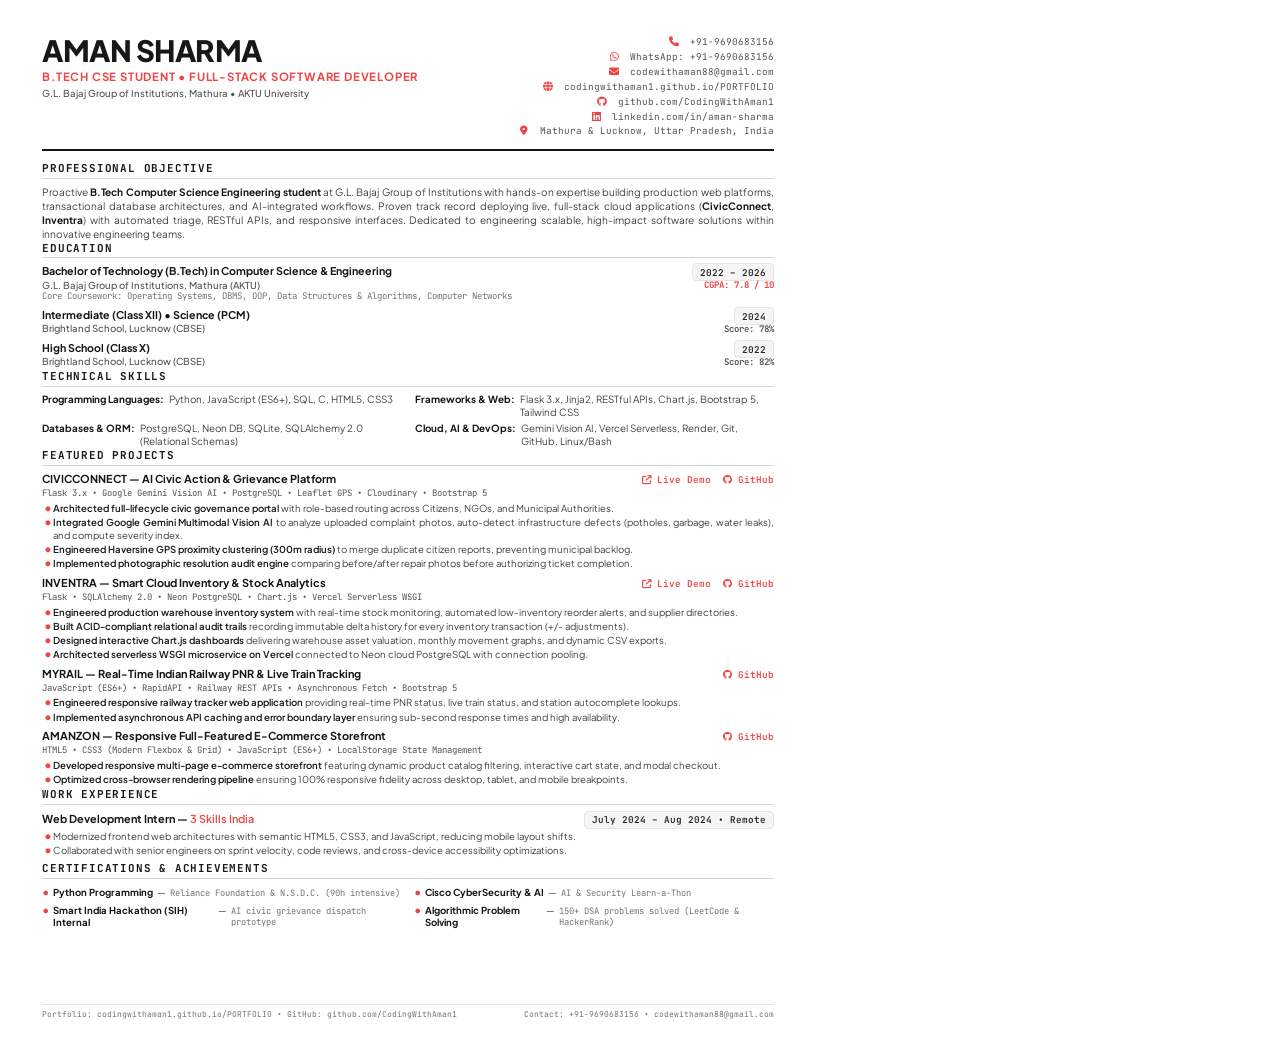
==== resume_source.html @ acadd815 "feat(resume): redesign resume in clean high-contrast developer style with crimson accents" ====
<!DOCTYPE html>
<html lang="en">
<head>
<meta charset="UTF-8">
<title>Aman Sharma - Resume</title>
<link rel="preconnect" href="https://fonts.googleapis.com">
<link rel="preconnect" href="https://fonts.gstatic.com" crossorigin>
<link href="https://fonts.googleapis.com/css2?family=JetBrains+Mono:wght@400;500;600;700&family=Plus+Jakarta+Sans:wght@400;500;600;700;800&display=swap" rel="stylesheet">
<link rel="stylesheet" href="https://cdnjs.cloudflare.com/ajax/libs/font-awesome/6.5.1/css/all.min.css">
<style>
  @page {
    size: letter portrait;
    margin: 0;
  }
  * {
    box-sizing: border-box;
    margin: 0;
    padding: 0;
  }
  html, body {
    width: 8.5in;
    height: 11in;
    background-color: #ffffff;
    color: #171717;
    font-family: 'Plus Jakarta Sans', -apple-system, sans-serif;
    -webkit-print-color-adjust: exact;
    print-color-adjust: exact;
    overflow: hidden;
    font-size: 8.2pt;
    line-height: 1.32;
  }

  .page-container {
    padding: 0.38in 0.44in;
    height: 11in;
    display: flex;
    flex-direction: column;
    justify-content: space-between;
  }

  /* Header - Rajat Sahu Signature Style */
  .resume-header {
    border-bottom: 2.5px solid #171717;
    padding-bottom: 11px;
    margin-bottom: 10px;
    display: flex;
    justify-content: space-between;
    align-items: flex-start;
  }

  .header-left h1 {
    font-size: 22pt;
    font-weight: 800;
    text-transform: uppercase;
    letter-spacing: -0.5px;
    color: #171717;
    line-height: 1.05;
  }

  .header-left .subtitle {
    font-size: 8.5pt;
    font-weight: 700;
    color: #ef4444; /* Signature Rajat Red */
    text-transform: uppercase;
    letter-spacing: 0.8px;
    margin-top: 3px;
  }

  .header-left .college-tag {
    font-size: 7.2pt;
    color: #525252;
    margin-top: 2px;
    font-weight: 500;
  }

  .header-right {
    text-align: right;
    font-family: 'JetBrains Mono', monospace;
    font-size: 7pt;
    color: #525252;
    display: flex;
    flex-direction: column;
    gap: 2.5px;
  }

  .header-right a {
    color: #525252;
    text-decoration: none;
    transition: color 0.2s;
  }
  .header-right a:hover {
    color: #ef4444;
    text-decoration: underline;
  }

  .icon-red {
    color: #ef4444;
    margin-right: 4px;
    font-size: 7.5pt;
    width: 11px;
    display: inline-block;
    text-align: center;
  }

  /* Section Title - Rajat Monospace Style */
  .section-title {
    font-size: 8.2pt;
    font-weight: 700;
    font-family: 'JetBrains Mono', monospace;
    text-transform: uppercase;
    letter-spacing: 0.8px;
    color: #171717;
    border-bottom: 1.2px solid #d4d4d4;
    padding-bottom: 2.5px;
    margin-bottom: 6px;
    margin-top: 7px;
    display: flex;
    align-items: center;
    justify-content: space-between;
  }
  .section-title:first-of-type {
    margin-top: 0;
  }

  /* Content Text */
  .objective-text {
    font-size: 7.6pt;
    line-height: 1.38;
    color: #404040;
    text-align: justify;
  }
  .objective-text b {
    color: #171717;
  }

  /* Education Items */
  .edu-item {
    display: flex;
    justify-content: space-between;
    align-items: flex-start;
    margin-bottom: 5px;
  }
  .edu-item:last-child {
    margin-bottom: 0;
  }
  .edu-title {
    font-size: 8pt;
    font-weight: 700;
    color: #171717;
  }
  .edu-sub {
    font-size: 7.2pt;
    color: #525252;
    font-weight: 500;
  }
  .edu-details {
    font-size: 6.8pt;
    color: #737373;
    font-family: 'JetBrains Mono', monospace;
  }
  .badge-pill {
    font-family: 'JetBrains Mono', monospace;
    font-size: 7pt;
    font-weight: 600;
    color: #262626;
    background-color: #f5f5f5;
    border: 1px solid #e5e5e5;
    padding: 1.5px 7px;
    border-radius: 4px;
    white-space: nowrap;
  }

  /* Skills Grid */
  .skills-grid {
    display: grid;
    grid-template-columns: 1fr 1fr;
    gap: 3.5px 14px;
    font-size: 7.4pt;
  }
  .skill-row {
    display: flex;
    align-items: baseline;
  }
  .skill-label {
    font-weight: 700;
    color: #171717;
    white-space: nowrap;
    margin-right: 5px;
  }
  .skill-val {
    color: #404040;
  }

  /* Project Entries */
  .project-entry {
    margin-bottom: 6px;
  }
  .project-entry:last-child {
    margin-bottom: 0;
  }
  .proj-header {
    display: flex;
    justify-content: space-between;
    align-items: baseline;
    margin-bottom: 1.5px;
  }
  .proj-title {
    font-size: 8.2pt;
    font-weight: 700;
    color: #171717;
  }
  .proj-links {
    font-family: 'JetBrains Mono', monospace;
    font-size: 7pt;
    font-weight: 600;
  }
  .proj-links a {
    color: #ef4444; /* Rajat Red Accent */
    text-decoration: none;
    margin-left: 6px;
  }
  .proj-links a:hover {
    text-decoration: underline;
  }
  .proj-tech {
    font-family: 'JetBrains Mono', monospace;
    font-size: 6.7pt;
    color: #525252;
    margin-bottom: 2px;
  }
  .proj-bullets {
    list-style: none;
    padding-left: 0;
  }
  .proj-bullets li {
    position: relative;
    padding-left: 11px;
    font-size: 7.2pt;
    line-height: 1.32;
    color: #404040;
    margin-bottom: 1.5px;
    text-align: justify;
  }
  .proj-bullets li::before {
    content: '•';
    position: absolute;
    left: 2px;
    color: #ef4444; /* Signature red bullet */
    font-weight: bold;
    font-size: 9pt;
    line-height: 1;
  }
  .proj-bullets li b {
    color: #171717;
    font-weight: 600;
  }

  /* Work Experience */
  .exp-entry {
    margin-bottom: 5px;
  }
  .exp-header {
    display: flex;
    justify-content: space-between;
    align-items: baseline;
    margin-bottom: 1px;
  }
  .exp-title {
    font-size: 8.2pt;
    font-weight: 700;
    color: #171717;
  }
  .exp-company {
    color: #ef4444;
    font-weight: 600;
  }

  /* Certifications & Achievements */
  .cert-grid {
    display: grid;
    grid-template-columns: 1fr 1fr;
    gap: 2.5px 12px;
    font-size: 7.2pt;
    color: #404040;
  }
  .cert-item {
    display: flex;
    align-items: baseline;
    gap: 4px;
  }
  .cert-item::before {
    content: '•';
    color: #ef4444;
    font-weight: bold;
    font-size: 8.5pt;
  }
  .cert-item b {
    color: #171717;
  }
  .cert-item span {
    color: #737373;
    font-family: 'JetBrains Mono', monospace;
    font-size: 6.6pt;
  }

  /* Bottom Stamp */
  .resume-footer {
    border-top: 1px solid #e5e5e5;
    padding-top: 4px;
    margin-top: 6px;
    display: flex;
    justify-content: space-between;
    font-family: 'JetBrains Mono', monospace;
    font-size: 6pt;
    color: #737373;
  }
</style>
</head>
<body>
<div class="page-container">

  <div>
    <!-- RESUME HEADER (Rajat Sahu Signature Style) -->
    <header class="resume-header">
      <div class="header-left">
        <h1>AMAN SHARMA</h1>
        <div class="subtitle">B.Tech CSE Student &bull; Full-Stack Software Developer</div>
        <div class="college-tag">G.L. Bajaj Group of Institutions, Mathura &bull; AKTU University</div>
      </div>

      <div class="header-right">
        <p>
          <i class="fa-solid fa-phone icon-red"></i>
          <a href="tel:+919690683156">+91-9690683156</a>
        </p>
        <p>
          <i class="fa-brands fa-whatsapp icon-red"></i>
          <a href="https://wa.me/919690683156">WhatsApp: +91-9690683156</a>
        </p>
        <p>
          <i class="fa-solid fa-envelope icon-red"></i>
          <a href="mailto:codewithaman88@gmail.com">codewithaman88@gmail.com</a>
        </p>
        <p>
          <i class="fa-solid fa-globe icon-red"></i>
          <a href="https://codingwithaman1.github.io/PORTFOLIO/">codingwithaman1.github.io/PORTFOLIO</a>
        </p>
        <p>
          <i class="fa-brands fa-github icon-red"></i>
          <a href="https://github.com/CodingWithAman1">github.com/CodingWithAman1</a>
        </p>
        <p>
          <i class="fa-brands fa-linkedin icon-red"></i>
          <a href="https://linkedin.com/in/aman-sharma">linkedin.com/in/aman-sharma</a>
        </p>
        <p>
          <i class="fa-solid fa-location-dot icon-red"></i>
          Mathura &amp; Lucknow, Uttar Pradesh, India
        </p>
      </div>
    </header>

    <!-- PROFESSIONAL OBJECTIVE -->
    <section>
      <h2 class="section-title">Professional Objective</h2>
      <p class="objective-text">
        Proactive <b>B.Tech Computer Science Engineering student</b> at G.L. Bajaj Group of Institutions with hands-on expertise building production web platforms, transactional database architectures, and AI-integrated workflows. Proven track record deploying live, full-stack cloud applications (<b>CivicConnect</b>, <b>Inventra</b>) with automated triage, RESTful APIs, and responsive interfaces. Dedicated to engineering scalable, high-impact software solutions within innovative engineering teams.
      </p>
    </section>

    <!-- EDUCATION -->
    <section>
      <h2 class="section-title">Education</h2>
      
      <!-- B.Tech -->
      <div class="edu-item">
        <div>
          <div class="edu-title">Bachelor of Technology (B.Tech) in Computer Science &amp; Engineering</div>
          <div class="edu-sub">G.L. Bajaj Group of Institutions, Mathura (AKTU)</div>
          <div class="edu-details">Core Coursework: Operating Systems, DBMS, OOP, Data Structures &amp; Algorithms, Computer Networks</div>
        </div>
        <div style="text-align: right;">
          <span class="badge-pill">2022 &ndash; 2026</span>
          <div style="font-family: 'JetBrains Mono', monospace; font-size: 6.8pt; color: #ef4444; font-weight: 700; margin-top: 1.5px;">CGPA: 7.8 / 10</div>
        </div>
      </div>

      <!-- Intermediate -->
      <div class="edu-item">
        <div>
          <div class="edu-title">Intermediate (Class XII) &bull; Science (PCM)</div>
          <div class="edu-sub">Brightland School, Lucknow (CBSE)</div>
        </div>
        <div style="text-align: right;">
          <span class="badge-pill">2024</span>
          <div style="font-family: 'JetBrains Mono', monospace; font-size: 6.8pt; color: #525252; font-weight: 600; margin-top: 1.5px;">Score: 78%</div>
        </div>
      </div>

      <!-- High School -->
      <div class="edu-item">
        <div>
          <div class="edu-title">High School (Class X)</div>
          <div class="edu-sub">Brightland School, Lucknow (CBSE)</div>
        </div>
        <div style="text-align: right;">
          <span class="badge-pill">2022</span>
          <div style="font-family: 'JetBrains Mono', monospace; font-size: 6.8pt; color: #525252; font-weight: 600; margin-top: 1.5px;">Score: 82%</div>
        </div>
      </div>
    </section>

    <!-- TECHNICAL SKILLS -->
    <section>
      <h2 class="section-title">Technical Skills</h2>
      <div class="skills-grid">
        <div class="skill-row">
          <span class="skill-label">Programming Languages:</span>
          <span class="skill-val">Python, JavaScript (ES6+), SQL, C, HTML5, CSS3</span>
        </div>
        <div class="skill-row">
          <span class="skill-label">Frameworks &amp; Web:</span>
          <span class="skill-val">Flask 3.x, Jinja2, RESTful APIs, Chart.js, Bootstrap 5, Tailwind CSS</span>
        </div>
        <div class="skill-row">
          <span class="skill-label">Databases &amp; ORM:</span>
          <span class="skill-val">PostgreSQL, Neon DB, SQLite, SQLAlchemy 2.0 (Relational Schemas)</span>
        </div>
        <div class="skill-row">
          <span class="skill-label">Cloud, AI &amp; DevOps:</span>
          <span class="skill-val">Gemini Vision AI, Vercel Serverless, Render, Git, GitHub, Linux/Bash</span>
        </div>
      </div>
    </section>

    <!-- PROJECTS -->
    <section>
      <h2 class="section-title">Featured Projects</h2>

      <!-- Project 1: CivicConnect -->
      <div class="project-entry">
        <div class="proj-header">
          <span class="proj-title">CIVICCONNECT &mdash; AI Civic Action &amp; Grievance Platform</span>
          <span class="proj-links">
            <a href="https://civicconnectweb.onrender.com/"><i class="fa-solid fa-arrow-up-right-from-square"></i> Live Demo</a>
            <a href="https://github.com/CodingWithAman1/CivicConnect"><i class="fa-brands fa-github"></i> GitHub</a>
          </span>
        </div>
        <div class="proj-tech">Flask 3.x &bull; Google Gemini Vision AI &bull; PostgreSQL &bull; Leaflet GPS &bull; Cloudinary &bull; Bootstrap 5</div>
        <ul class="proj-bullets">
          <li><b>Architected full-lifecycle civic governance portal</b> with role-based routing across Citizens, NGOs, and Municipal Authorities.</li>
          <li><b>Integrated Google Gemini Multimodal Vision AI</b> to analyze uploaded complaint photos, auto-detect infrastructure defects (potholes, garbage, water leaks), and compute severity index.</li>
          <li><b>Engineered Haversine GPS proximity clustering (300m radius)</b> to merge duplicate citizen reports, preventing municipal backlog.</li>
          <li><b>Implemented photographic resolution audit engine</b> comparing before/after repair photos before authorizing ticket completion.</li>
        </ul>
      </div>

      <!-- Project 2: Inventra -->
      <div class="project-entry">
        <div class="proj-header">
          <span class="proj-title">INVENTRA &mdash; Smart Cloud Inventory &amp; Stock Analytics</span>
          <span class="proj-links">
            <a href="https://inventra-rho-lac.vercel.app/"><i class="fa-solid fa-arrow-up-right-from-square"></i> Live Demo</a>
            <a href="https://github.com/CodingWithAman1/Inventra"><i class="fa-brands fa-github"></i> GitHub</a>
          </span>
        </div>
        <div class="proj-tech">Flask &bull; SQLAlchemy 2.0 &bull; Neon PostgreSQL &bull; Chart.js &bull; Vercel Serverless WSGI</div>
        <ul class="proj-bullets">
          <li><b>Engineered production warehouse inventory system</b> with real-time stock monitoring, automated low-inventory reorder alerts, and supplier directories.</li>
          <li><b>Built ACID-compliant relational audit trails</b> recording immutable delta history for every inventory transaction (+/- adjustments).</li>
          <li><b>Designed interactive Chart.js dashboards</b> delivering warehouse asset valuation, monthly movement graphs, and dynamic CSV exports.</li>
          <li><b>Architected serverless WSGI microservice on Vercel</b> connected to Neon cloud PostgreSQL with connection pooling.</li>
        </ul>
      </div>

      <!-- Project 3: MyRail -->
      <div class="project-entry">
        <div class="proj-header">
          <span class="proj-title">MYRAIL &mdash; Real-Time Indian Railway PNR &amp; Live Train Tracking</span>
          <span class="proj-links">
            <a href="https://github.com/CodingWithAman1/myrail"><i class="fa-brands fa-github"></i> GitHub</a>
          </span>
        </div>
        <div class="proj-tech">JavaScript (ES6+) &bull; RapidAPI &bull; Railway REST APIs &bull; Asynchronous Fetch &bull; Bootstrap 5</div>
        <ul class="proj-bullets">
          <li><b>Engineered responsive railway tracker web application</b> providing real-time PNR status, live train status, and station autocomplete lookups.</li>
          <li><b>Implemented asynchronous API caching and error boundary layer</b> ensuring sub-second response times and high availability.</li>
        </ul>
      </div>

      <!-- Project 4: Amanzon -->
      <div class="project-entry">
        <div class="proj-header">
          <span class="proj-title">AMANZON &mdash; Responsive Full-Featured E-Commerce Storefront</span>
          <span class="proj-links">
            <a href="https://github.com/CodingWithAman1/amanzon"><i class="fa-brands fa-github"></i> GitHub</a>
          </span>
        </div>
        <div class="proj-tech">HTML5 &bull; CSS3 (Modern Flexbox &amp; Grid) &bull; JavaScript (ES6+) &bull; LocalStorage State Management</div>
        <ul class="proj-bullets">
          <li><b>Developed responsive multi-page e-commerce storefront</b> featuring dynamic product catalog filtering, interactive cart state, and modal checkout.</li>
          <li><b>Optimized cross-browser rendering pipeline</b> ensuring 100% responsive fidelity across desktop, tablet, and mobile breakpoints.</li>
        </ul>
      </div>
    </section>

    <!-- WORK EXPERIENCE -->
    <section>
      <h2 class="section-title">Work Experience</h2>
      <div class="exp-entry">
        <div class="exp-header">
          <div class="exp-title">Web Development Intern &mdash; <span class="exp-company">3 Skills India</span></div>
          <span class="badge-pill">July 2024 &ndash; Aug 2024 &bull; Remote</span>
        </div>
        <ul class="proj-bullets">
          <li>Modernized frontend web architectures with semantic HTML5, CSS3, and JavaScript, reducing mobile layout shifts.</li>
          <li>Collaborated with senior engineers on sprint velocity, code reviews, and cross-device accessibility optimizations.</li>
        </ul>
      </div>
    </section>

    <!-- CERTIFICATIONS & ACHIEVEMENTS -->
    <section>
      <h2 class="section-title">Certifications &amp; Achievements</h2>
      <div class="cert-grid">
        <div class="cert-item">
          <b>Python Programming</b> &mdash; <span>Reliance Foundation &amp; N.S.D.C. (90h intensive)</span>
        </div>
        <div class="cert-item">
          <b>Cisco CyberSecurity &amp; AI</b> &mdash; <span>AI &amp; Security Learn-a-Thon</span>
        </div>
        <div class="cert-item">
          <b>Smart India Hackathon (SIH) Internal</b> &mdash; <span>AI civic grievance dispatch prototype</span>
        </div>
        <div class="cert-item">
          <b>Algorithmic Problem Solving</b> &mdash; <span>150+ DSA problems solved (LeetCode &amp; HackerRank)</span>
        </div>
      </div>
    </section>
  </div>

  <!-- FOOTER STAMP -->
  <footer class="resume-footer">
    <div>Portfolio: codingwithaman1.github.io/PORTFOLIO &bull; GitHub: github.com/CodingWithAman1</div>
    <div>Contact: +91-9690683156 &bull; codewithaman88@gmail.com</div>
  </footer>

</div>
</body>
</html>
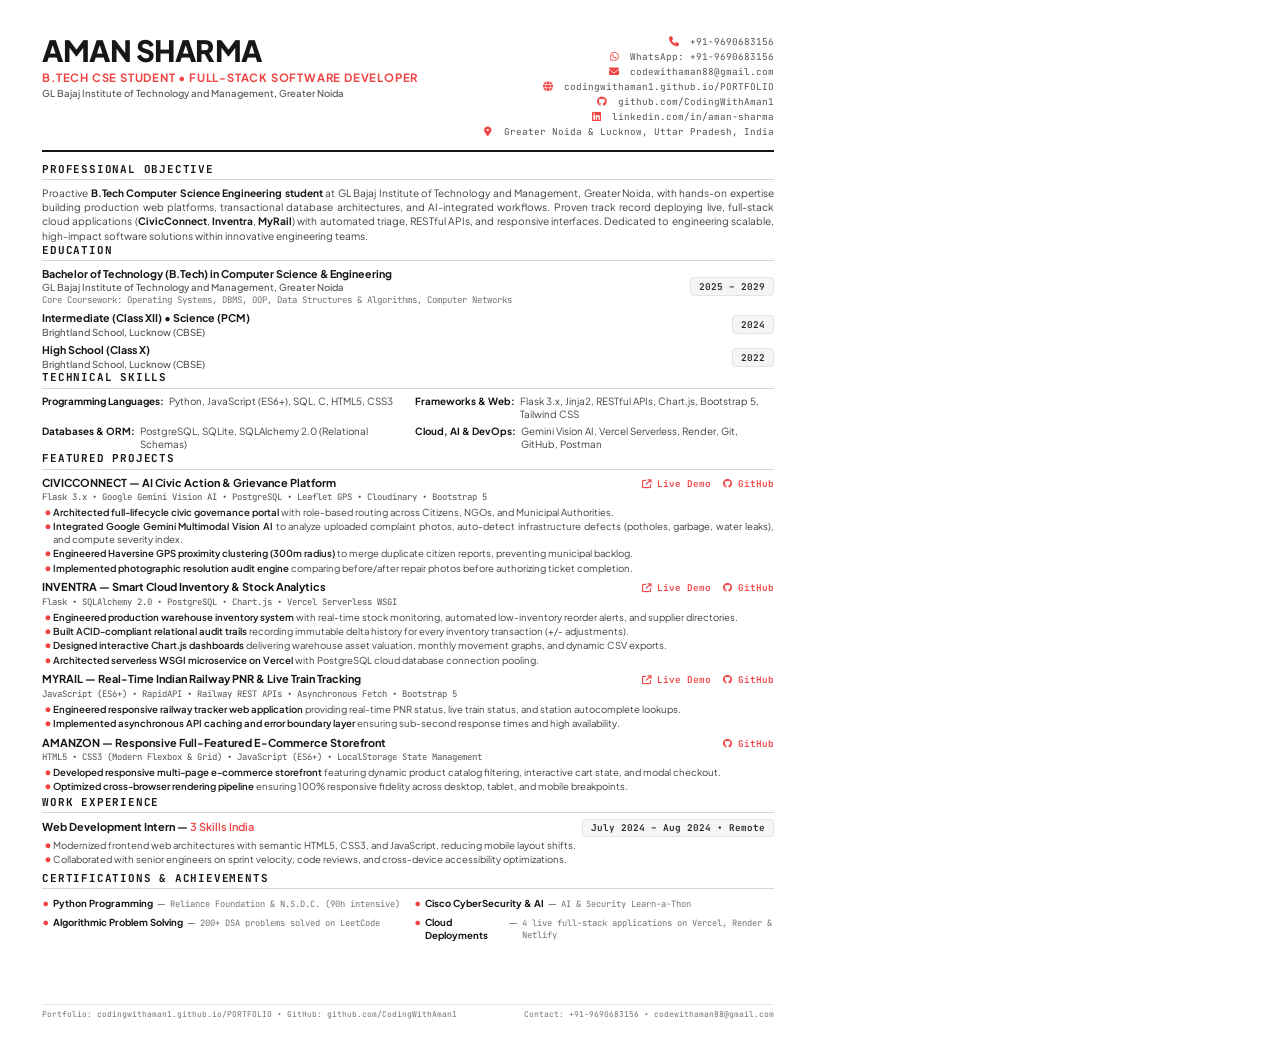
==== commit 5ae4eb14: "fix(resume): update institution to GL Bajaj Greater Noida, 2025-29 B.Tech, 200+ LeetCode, MyRail dem" ====
--- a/resume_source.html
+++ b/resume_source.html
@@ -27,7 +27,7 @@
     print-color-adjust: exact;
     overflow: hidden;
     font-size: 8.2pt;
-    line-height: 1.32;
+    line-height: 1.34;
   }
 
   .page-container {
@@ -60,7 +60,7 @@
   .header-left .subtitle {
     font-size: 8.5pt;
     font-weight: 700;
-    color: #ef4444; /* Signature Rajat Red */
+    color: #ef4444; /* Signature Red Accent */
     text-transform: uppercase;
     letter-spacing: 0.8px;
     margin-top: 3px;
@@ -102,7 +102,7 @@
     text-align: center;
   }
 
-  /* Section Title - Rajat Monospace Style */
+  /* Section Title - Monospace Style */
   .section-title {
     font-size: 8.2pt;
     font-weight: 700;
@@ -113,7 +113,7 @@
     border-bottom: 1.2px solid #d4d4d4;
     padding-bottom: 2.5px;
     margin-bottom: 6px;
-    margin-top: 7px;
+    margin-top: 7.5px;
     display: flex;
     align-items: center;
     justify-content: space-between;
@@ -125,7 +125,7 @@
   /* Content Text */
   .objective-text {
     font-size: 7.6pt;
-    line-height: 1.38;
+    line-height: 1.4;
     color: #404040;
     text-align: justify;
   }
@@ -137,7 +137,7 @@
   .edu-item {
     display: flex;
     justify-content: space-between;
-    align-items: flex-start;
+    align-items: center;
     margin-bottom: 5px;
   }
   .edu-item:last-child {
@@ -165,7 +165,7 @@
     color: #262626;
     background-color: #f5f5f5;
     border: 1px solid #e5e5e5;
-    padding: 1.5px 7px;
+    padding: 2px 8px;
     border-radius: 4px;
     white-space: nowrap;
   }
@@ -174,7 +174,7 @@
   .skills-grid {
     display: grid;
     grid-template-columns: 1fr 1fr;
-    gap: 3.5px 14px;
+    gap: 4px 14px;
     font-size: 7.4pt;
   }
   .skill-row {
@@ -215,7 +215,7 @@
     font-weight: 600;
   }
   .proj-links a {
-    color: #ef4444; /* Rajat Red Accent */
+    color: #ef4444; /* Signature Red Accent */
     text-decoration: none;
     margin-left: 6px;
   }
@@ -236,7 +236,7 @@
     position: relative;
     padding-left: 11px;
     font-size: 7.2pt;
-    line-height: 1.32;
+    line-height: 1.34;
     color: #404040;
     margin-bottom: 1.5px;
     text-align: justify;
@@ -263,7 +263,7 @@
     display: flex;
     justify-content: space-between;
     align-items: baseline;
-    margin-bottom: 1px;
+    margin-bottom: 1.5px;
   }
   .exp-title {
     font-size: 8.2pt;
@@ -279,7 +279,7 @@
   .cert-grid {
     display: grid;
     grid-template-columns: 1fr 1fr;
-    gap: 2.5px 12px;
+    gap: 3px 12px;
     font-size: 7.2pt;
     color: #404040;
   }
@@ -320,12 +320,12 @@
 <div class="page-container">
 
   <div>
-    <!-- RESUME HEADER (Rajat Sahu Signature Style) -->
+    <!-- RESUME HEADER -->
     <header class="resume-header">
       <div class="header-left">
         <h1>AMAN SHARMA</h1>
         <div class="subtitle">B.Tech CSE Student &bull; Full-Stack Software Developer</div>
-        <div class="college-tag">G.L. Bajaj Group of Institutions, Mathura &bull; AKTU University</div>
+        <div class="college-tag">GL Bajaj Institute of Technology and Management, Greater Noida</div>
       </div>
 
       <div class="header-right">
@@ -355,7 +355,7 @@
         </p>
         <p>
           <i class="fa-solid fa-location-dot icon-red"></i>
-          Mathura &amp; Lucknow, Uttar Pradesh, India
+          Greater Noida &amp; Lucknow, Uttar Pradesh, India
         </p>
       </div>
     </header>
@@ -364,7 +364,7 @@
     <section>
       <h2 class="section-title">Professional Objective</h2>
       <p class="objective-text">
-        Proactive <b>B.Tech Computer Science Engineering student</b> at G.L. Bajaj Group of Institutions with hands-on expertise building production web platforms, transactional database architectures, and AI-integrated workflows. Proven track record deploying live, full-stack cloud applications (<b>CivicConnect</b>, <b>Inventra</b>) with automated triage, RESTful APIs, and responsive interfaces. Dedicated to engineering scalable, high-impact software solutions within innovative engineering teams.
+        Proactive <b>B.Tech Computer Science Engineering student</b> at GL Bajaj Institute of Technology and Management, Greater Noida, with hands-on expertise building production web platforms, transactional database architectures, and AI-integrated workflows. Proven track record deploying live, full-stack cloud applications (<b>CivicConnect</b>, <b>Inventra</b>, <b>MyRail</b>) with automated triage, RESTful APIs, and responsive interfaces. Dedicated to engineering scalable, high-impact software solutions within innovative engineering teams.
       </p>
     </section>
 
@@ -376,12 +376,11 @@
       <div class="edu-item">
         <div>
           <div class="edu-title">Bachelor of Technology (B.Tech) in Computer Science &amp; Engineering</div>
-          <div class="edu-sub">G.L. Bajaj Group of Institutions, Mathura (AKTU)</div>
+          <div class="edu-sub">GL Bajaj Institute of Technology and Management, Greater Noida</div>
           <div class="edu-details">Core Coursework: Operating Systems, DBMS, OOP, Data Structures &amp; Algorithms, Computer Networks</div>
         </div>
         <div style="text-align: right;">
-          <span class="badge-pill">2022 &ndash; 2026</span>
-          <div style="font-family: 'JetBrains Mono', monospace; font-size: 6.8pt; color: #ef4444; font-weight: 700; margin-top: 1.5px;">CGPA: 7.8 / 10</div>
+          <span class="badge-pill">2025 &ndash; 2029</span>
         </div>
       </div>
 
@@ -393,7 +392,6 @@
         </div>
         <div style="text-align: right;">
           <span class="badge-pill">2024</span>
-          <div style="font-family: 'JetBrains Mono', monospace; font-size: 6.8pt; color: #525252; font-weight: 600; margin-top: 1.5px;">Score: 78%</div>
         </div>
       </div>
 
@@ -405,7 +403,6 @@
         </div>
         <div style="text-align: right;">
           <span class="badge-pill">2022</span>
-          <div style="font-family: 'JetBrains Mono', monospace; font-size: 6.8pt; color: #525252; font-weight: 600; margin-top: 1.5px;">Score: 82%</div>
         </div>
       </div>
     </section>
@@ -424,11 +421,11 @@
         </div>
         <div class="skill-row">
           <span class="skill-label">Databases &amp; ORM:</span>
-          <span class="skill-val">PostgreSQL, Neon DB, SQLite, SQLAlchemy 2.0 (Relational Schemas)</span>
+          <span class="skill-val">PostgreSQL, SQLite, SQLAlchemy 2.0 (Relational Schemas)</span>
         </div>
         <div class="skill-row">
           <span class="skill-label">Cloud, AI &amp; DevOps:</span>
-          <span class="skill-val">Gemini Vision AI, Vercel Serverless, Render, Git, GitHub, Linux/Bash</span>
+          <span class="skill-val">Gemini Vision AI, Vercel Serverless, Render, Git, GitHub, Postman</span>
         </div>
       </div>
     </section>
@@ -464,12 +461,12 @@
             <a href="https://github.com/CodingWithAman1/Inventra"><i class="fa-brands fa-github"></i> GitHub</a>
           </span>
         </div>
-        <div class="proj-tech">Flask &bull; SQLAlchemy 2.0 &bull; Neon PostgreSQL &bull; Chart.js &bull; Vercel Serverless WSGI</div>
+        <div class="proj-tech">Flask &bull; SQLAlchemy 2.0 &bull; PostgreSQL &bull; Chart.js &bull; Vercel Serverless WSGI</div>
         <ul class="proj-bullets">
           <li><b>Engineered production warehouse inventory system</b> with real-time stock monitoring, automated low-inventory reorder alerts, and supplier directories.</li>
           <li><b>Built ACID-compliant relational audit trails</b> recording immutable delta history for every inventory transaction (+/- adjustments).</li>
           <li><b>Designed interactive Chart.js dashboards</b> delivering warehouse asset valuation, monthly movement graphs, and dynamic CSV exports.</li>
-          <li><b>Architected serverless WSGI microservice on Vercel</b> connected to Neon cloud PostgreSQL with connection pooling.</li>
+          <li><b>Architected serverless WSGI microservice on Vercel</b> with PostgreSQL cloud database connection pooling.</li>
         </ul>
       </div>
 
@@ -478,6 +475,7 @@
         <div class="proj-header">
           <span class="proj-title">MYRAIL &mdash; Real-Time Indian Railway PNR &amp; Live Train Tracking</span>
           <span class="proj-links">
+            <a href="https://myrailbase.netlify.app/"><i class="fa-solid fa-arrow-up-right-from-square"></i> Live Demo</a>
             <a href="https://github.com/CodingWithAman1/myrail"><i class="fa-brands fa-github"></i> GitHub</a>
           </span>
         </div>
@@ -530,10 +528,10 @@
           <b>Cisco CyberSecurity &amp; AI</b> &mdash; <span>AI &amp; Security Learn-a-Thon</span>
         </div>
         <div class="cert-item">
-          <b>Smart India Hackathon (SIH) Internal</b> &mdash; <span>AI civic grievance dispatch prototype</span>
+          <b>Algorithmic Problem Solving</b> &mdash; <span>200+ DSA problems solved on LeetCode</span>
         </div>
         <div class="cert-item">
-          <b>Algorithmic Problem Solving</b> &mdash; <span>150+ DSA problems solved (LeetCode &amp; HackerRank)</span>
+          <b>Cloud Deployments</b> &mdash; <span>4 live full-stack applications on Vercel, Render &amp; Netlify</span>
         </div>
       </div>
     </section>
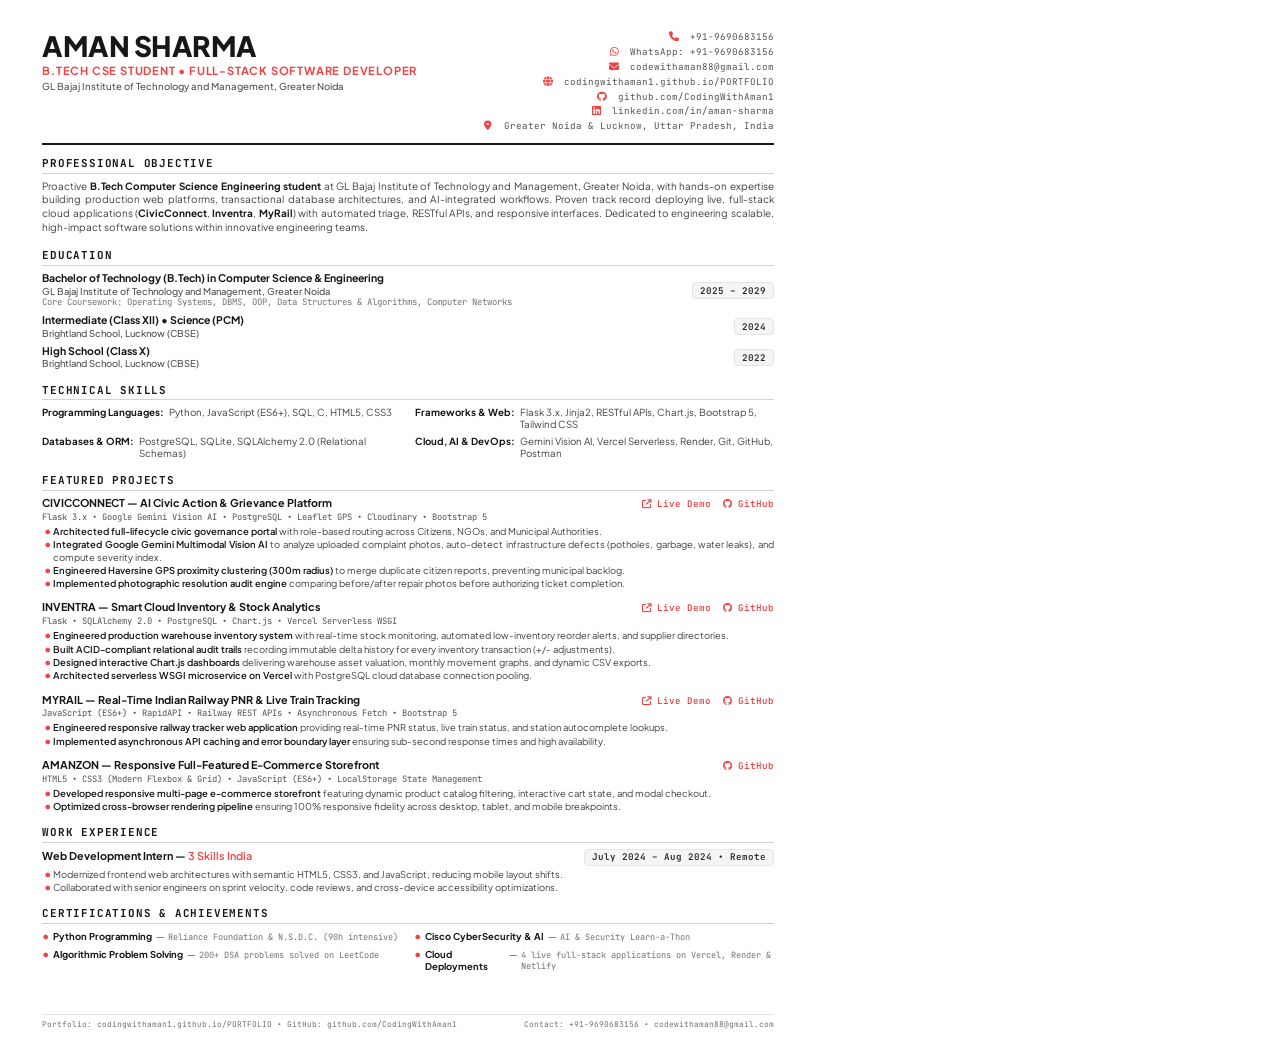
==== commit 3aa830cc: "style(resume): add breathing room and distinct spacing between sections and projects" ====
--- a/resume_source.html
+++ b/resume_source.html
@@ -26,12 +26,12 @@
     -webkit-print-color-adjust: exact;
     print-color-adjust: exact;
     overflow: hidden;
-    font-size: 8.2pt;
-    line-height: 1.34;
+    font-size: 8.1pt;
+    line-height: 1.30;
   }
 
   .page-container {
-    padding: 0.38in 0.44in;
+    padding: 0.32in 0.44in 0.28in 0.44in;
     height: 11in;
     display: flex;
     flex-direction: column;
@@ -41,15 +41,15 @@
   /* Header - Rajat Sahu Signature Style */
   .resume-header {
     border-bottom: 2.5px solid #171717;
-    padding-bottom: 11px;
-    margin-bottom: 10px;
+    padding-bottom: 10px;
+    margin-bottom: 11px;
     display: flex;
     justify-content: space-between;
     align-items: flex-start;
   }
 
   .header-left h1 {
-    font-size: 22pt;
+    font-size: 21pt;
     font-weight: 800;
     text-transform: uppercase;
     letter-spacing: -0.5px;
@@ -58,7 +58,7 @@
   }
 
   .header-left .subtitle {
-    font-size: 8.5pt;
+    font-size: 8.4pt;
     font-weight: 700;
     color: #ef4444; /* Signature Red Accent */
     text-transform: uppercase;
@@ -76,11 +76,11 @@
   .header-right {
     text-align: right;
     font-family: 'JetBrains Mono', monospace;
-    font-size: 7pt;
+    font-size: 6.9pt;
     color: #525252;
     display: flex;
     flex-direction: column;
-    gap: 2.5px;
+    gap: 2px;
   }
 
   .header-right a {
@@ -102,7 +102,14 @@
     text-align: center;
   }
 
-  /* Section Title - Monospace Style */
+  /* Section Spacing & Monospace Titles */
+  .resume-section {
+    margin-top: 13px;
+  }
+  .resume-section:first-of-type {
+    margin-top: 0;
+  }
+
   .section-title {
     font-size: 8.2pt;
     font-weight: 700;
@@ -112,20 +119,16 @@
     color: #171717;
     border-bottom: 1.2px solid #d4d4d4;
     padding-bottom: 2.5px;
-    margin-bottom: 6px;
-    margin-top: 7.5px;
+    margin-bottom: 5.5px;
     display: flex;
     align-items: center;
     justify-content: space-between;
-  }
-  .section-title:first-of-type {
-    margin-top: 0;
   }
 
   /* Content Text */
   .objective-text {
-    font-size: 7.6pt;
-    line-height: 1.4;
+    font-size: 7.5pt;
+    line-height: 1.38;
     color: #404040;
     text-align: justify;
   }
@@ -138,34 +141,34 @@
     display: flex;
     justify-content: space-between;
     align-items: center;
-    margin-bottom: 5px;
+    margin-bottom: 4.5px;
   }
   .edu-item:last-child {
     margin-bottom: 0;
   }
   .edu-title {
-    font-size: 8pt;
+    font-size: 7.9pt;
     font-weight: 700;
     color: #171717;
   }
   .edu-sub {
-    font-size: 7.2pt;
+    font-size: 7.1pt;
     color: #525252;
     font-weight: 500;
   }
   .edu-details {
-    font-size: 6.8pt;
+    font-size: 6.7pt;
     color: #737373;
     font-family: 'JetBrains Mono', monospace;
   }
   .badge-pill {
     font-family: 'JetBrains Mono', monospace;
-    font-size: 7pt;
+    font-size: 6.9pt;
     font-weight: 600;
     color: #262626;
     background-color: #f5f5f5;
     border: 1px solid #e5e5e5;
-    padding: 2px 8px;
+    padding: 1.5px 7px;
     border-radius: 4px;
     white-space: nowrap;
   }
@@ -174,8 +177,8 @@
   .skills-grid {
     display: grid;
     grid-template-columns: 1fr 1fr;
-    gap: 4px 14px;
-    font-size: 7.4pt;
+    gap: 3.5px 14px;
+    font-size: 7.3pt;
   }
   .skill-row {
     display: flex;
@@ -191,9 +194,9 @@
     color: #404040;
   }
 
-  /* Project Entries */
+  /* Project Entries with generous spacing */
   .project-entry {
-    margin-bottom: 6px;
+    margin-bottom: 11px;
   }
   .project-entry:last-child {
     margin-bottom: 0;
@@ -202,16 +205,16 @@
     display: flex;
     justify-content: space-between;
     align-items: baseline;
-    margin-bottom: 1.5px;
+    margin-bottom: 1px;
   }
   .proj-title {
-    font-size: 8.2pt;
+    font-size: 8.1pt;
     font-weight: 700;
     color: #171717;
   }
   .proj-links {
     font-family: 'JetBrains Mono', monospace;
-    font-size: 7pt;
+    font-size: 6.9pt;
     font-weight: 600;
   }
   .proj-links a {
@@ -224,9 +227,9 @@
   }
   .proj-tech {
     font-family: 'JetBrains Mono', monospace;
-    font-size: 6.7pt;
+    font-size: 6.6pt;
     color: #525252;
-    margin-bottom: 2px;
+    margin-bottom: 1.5px;
   }
   .proj-bullets {
     list-style: none;
@@ -235,10 +238,10 @@
   .proj-bullets li {
     position: relative;
     padding-left: 11px;
-    font-size: 7.2pt;
-    line-height: 1.34;
+    font-size: 7.1pt;
+    line-height: 1.30;
     color: #404040;
-    margin-bottom: 1.5px;
+    margin-bottom: 1px;
     text-align: justify;
   }
   .proj-bullets li::before {
@@ -247,7 +250,7 @@
     left: 2px;
     color: #ef4444; /* Signature red bullet */
     font-weight: bold;
-    font-size: 9pt;
+    font-size: 8.5pt;
     line-height: 1;
   }
   .proj-bullets li b {
@@ -257,7 +260,7 @@
 
   /* Work Experience */
   .exp-entry {
-    margin-bottom: 5px;
+    margin-bottom: 3px;
   }
   .exp-header {
     display: flex;
@@ -266,7 +269,7 @@
     margin-bottom: 1.5px;
   }
   .exp-title {
-    font-size: 8.2pt;
+    font-size: 8.1pt;
     font-weight: 700;
     color: #171717;
   }
@@ -280,7 +283,7 @@
     display: grid;
     grid-template-columns: 1fr 1fr;
     gap: 3px 12px;
-    font-size: 7.2pt;
+    font-size: 7.1pt;
     color: #404040;
   }
   .cert-item {
@@ -300,18 +303,18 @@
   .cert-item span {
     color: #737373;
     font-family: 'JetBrains Mono', monospace;
-    font-size: 6.6pt;
+    font-size: 6.5pt;
   }
 
   /* Bottom Stamp */
   .resume-footer {
     border-top: 1px solid #e5e5e5;
-    padding-top: 4px;
-    margin-top: 6px;
-    display: flex;
-    justify-content: space-between;
-    font-family: 'JetBrains Mono', monospace;
-    font-size: 6pt;
+    padding-top: 3.5px;
+    margin-top: 5px;
+    display: flex;
+    justify-content: space-between;
+    font-family: 'JetBrains Mono', monospace;
+    font-size: 5.9pt;
     color: #737373;
   }
 </style>
@@ -361,7 +364,7 @@
     </header>
 
     <!-- PROFESSIONAL OBJECTIVE -->
-    <section>
+    <section class="resume-section">
       <h2 class="section-title">Professional Objective</h2>
       <p class="objective-text">
         Proactive <b>B.Tech Computer Science Engineering student</b> at GL Bajaj Institute of Technology and Management, Greater Noida, with hands-on expertise building production web platforms, transactional database architectures, and AI-integrated workflows. Proven track record deploying live, full-stack cloud applications (<b>CivicConnect</b>, <b>Inventra</b>, <b>MyRail</b>) with automated triage, RESTful APIs, and responsive interfaces. Dedicated to engineering scalable, high-impact software solutions within innovative engineering teams.
@@ -369,7 +372,7 @@
     </section>
 
     <!-- EDUCATION -->
-    <section>
+    <section class="resume-section">
       <h2 class="section-title">Education</h2>
       
       <!-- B.Tech -->
@@ -408,7 +411,7 @@
     </section>
 
     <!-- TECHNICAL SKILLS -->
-    <section>
+    <section class="resume-section">
       <h2 class="section-title">Technical Skills</h2>
       <div class="skills-grid">
         <div class="skill-row">
@@ -431,7 +434,7 @@
     </section>
 
     <!-- PROJECTS -->
-    <section>
+    <section class="resume-section">
       <h2 class="section-title">Featured Projects</h2>
 
       <!-- Project 1: CivicConnect -->
@@ -503,7 +506,7 @@
     </section>
 
     <!-- WORK EXPERIENCE -->
-    <section>
+    <section class="resume-section">
       <h2 class="section-title">Work Experience</h2>
       <div class="exp-entry">
         <div class="exp-header">
@@ -518,7 +521,7 @@
     </section>
 
     <!-- CERTIFICATIONS & ACHIEVEMENTS -->
-    <section>
+    <section class="resume-section">
       <h2 class="section-title">Certifications &amp; Achievements</h2>
       <div class="cert-grid">
         <div class="cert-item">
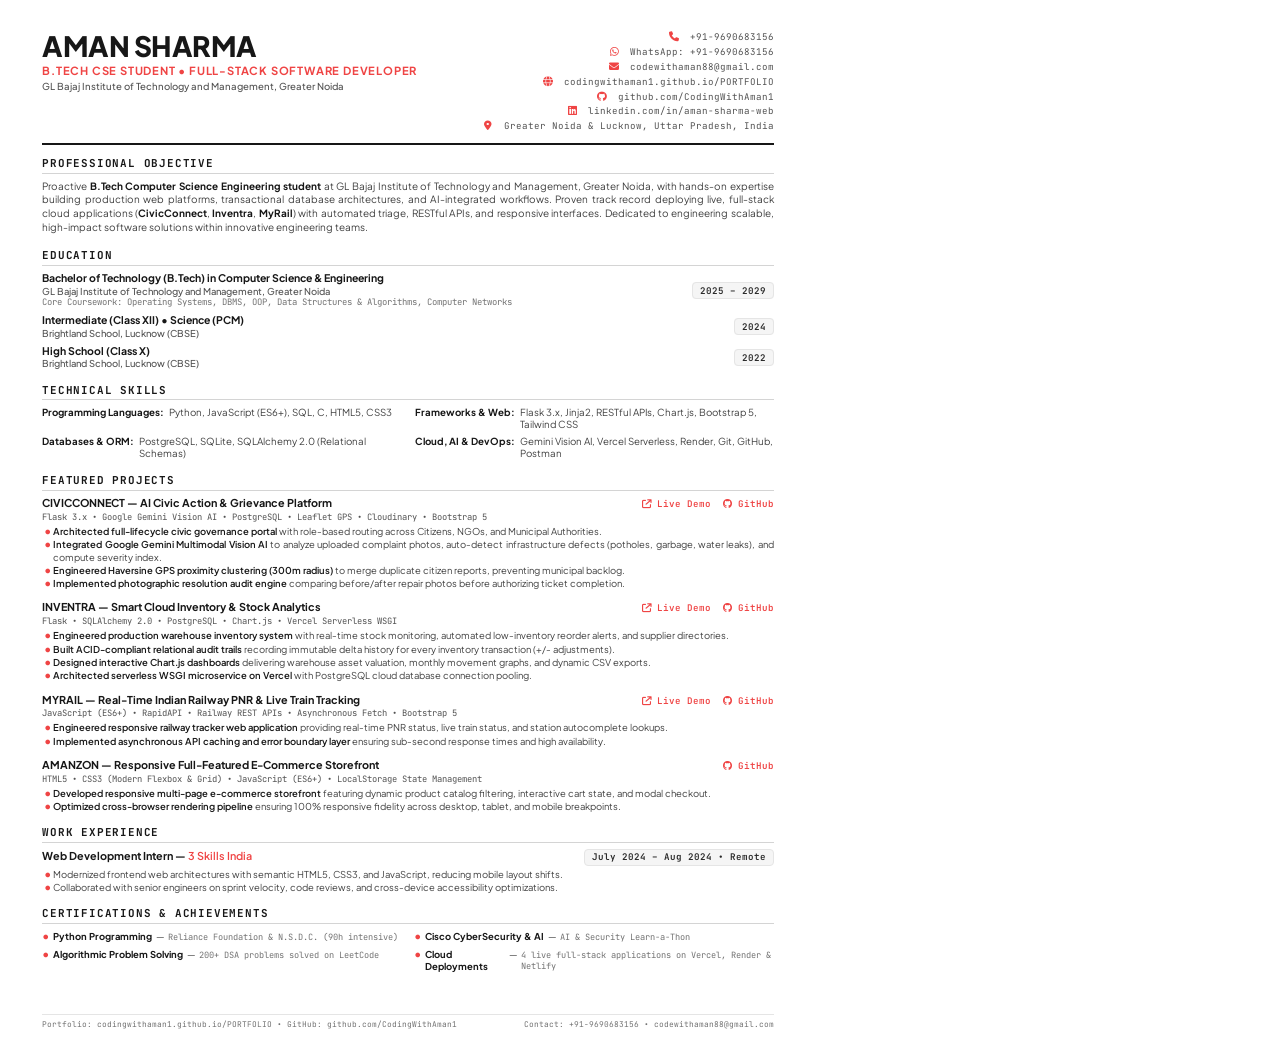
==== commit 11efee86: "fix(resume): update LinkedIn profile link to aman-sharma-web" ====
--- a/resume_source.html
+++ b/resume_source.html
@@ -354,7 +354,7 @@
         </p>
         <p>
           <i class="fa-brands fa-linkedin icon-red"></i>
-          <a href="https://linkedin.com/in/aman-sharma">linkedin.com/in/aman-sharma</a>
+          <a href="https://www.linkedin.com/in/aman-sharma-web/">linkedin.com/in/aman-sharma-web</a>
         </p>
         <p>
           <i class="fa-solid fa-location-dot icon-red"></i>
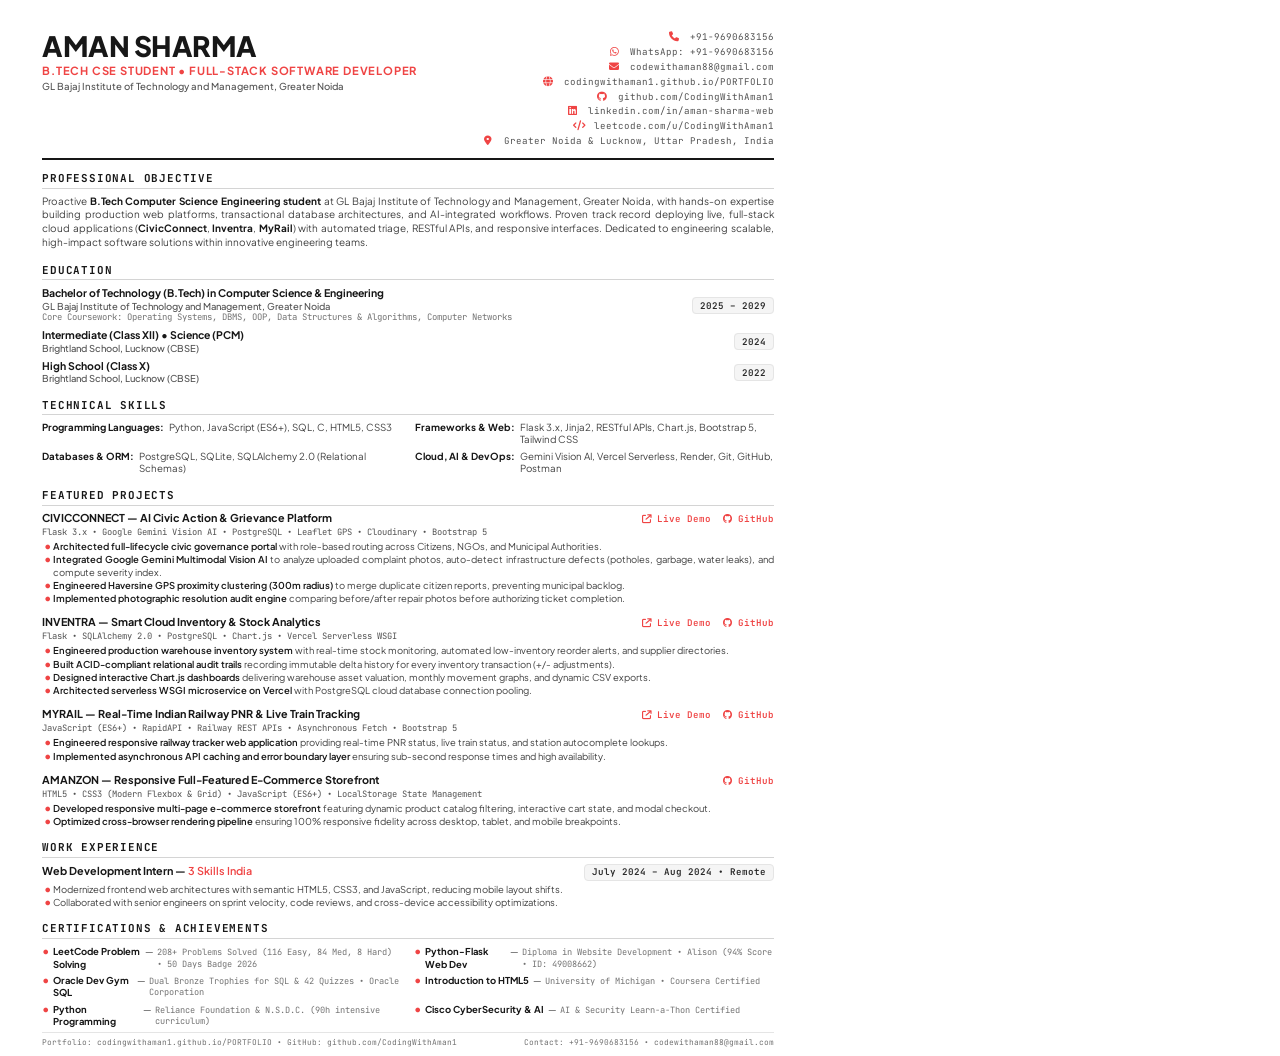
==== commit 6e18be5e: "feat(credentials): add LeetCode stats, Alison Flask diploma, Oracle SQL trophies, and Michigan HTML5" ====
--- a/resume_source.html
+++ b/resume_source.html
@@ -357,6 +357,10 @@
           <a href="https://www.linkedin.com/in/aman-sharma-web/">linkedin.com/in/aman-sharma-web</a>
         </p>
         <p>
+          <i class="fa-solid fa-code icon-red"></i>
+          <a href="https://leetcode.com/u/CodingWithAman1/">leetcode.com/u/CodingWithAman1</a>
+        </p>
+        <p>
           <i class="fa-solid fa-location-dot icon-red"></i>
           Greater Noida &amp; Lucknow, Uttar Pradesh, India
         </p>
@@ -525,16 +529,22 @@
       <h2 class="section-title">Certifications &amp; Achievements</h2>
       <div class="cert-grid">
         <div class="cert-item">
-          <b>Python Programming</b> &mdash; <span>Reliance Foundation &amp; N.S.D.C. (90h intensive)</span>
+          <b>LeetCode Problem Solving</b> &mdash; <span>208+ Problems Solved (116 Easy, 84 Med, 8 Hard) &bull; 50 Days Badge 2026</span>
         </div>
         <div class="cert-item">
-          <b>Cisco CyberSecurity &amp; AI</b> &mdash; <span>AI &amp; Security Learn-a-Thon</span>
+          <b>Python-Flask Web Dev</b> &mdash; <span>Diploma in Website Development &bull; Alison (94% Score &bull; ID: 49008662)</span>
         </div>
         <div class="cert-item">
-          <b>Algorithmic Problem Solving</b> &mdash; <span>200+ DSA problems solved on LeetCode</span>
+          <b>Oracle Dev Gym SQL</b> &mdash; <span>Dual Bronze Trophies for SQL &amp; 42 Quizzes &bull; Oracle Corporation</span>
         </div>
         <div class="cert-item">
-          <b>Cloud Deployments</b> &mdash; <span>4 live full-stack applications on Vercel, Render &amp; Netlify</span>
+          <b>Introduction to HTML5</b> &mdash; <span>University of Michigan &bull; Coursera Certified</span>
+        </div>
+        <div class="cert-item">
+          <b>Python Programming</b> &mdash; <span>Reliance Foundation &amp; N.S.D.C. (90h intensive curriculum)</span>
+        </div>
+        <div class="cert-item">
+          <b>Cisco CyberSecurity &amp; AI</b> &mdash; <span>AI &amp; Security Learn-a-Thon Certified</span>
         </div>
       </div>
     </section>
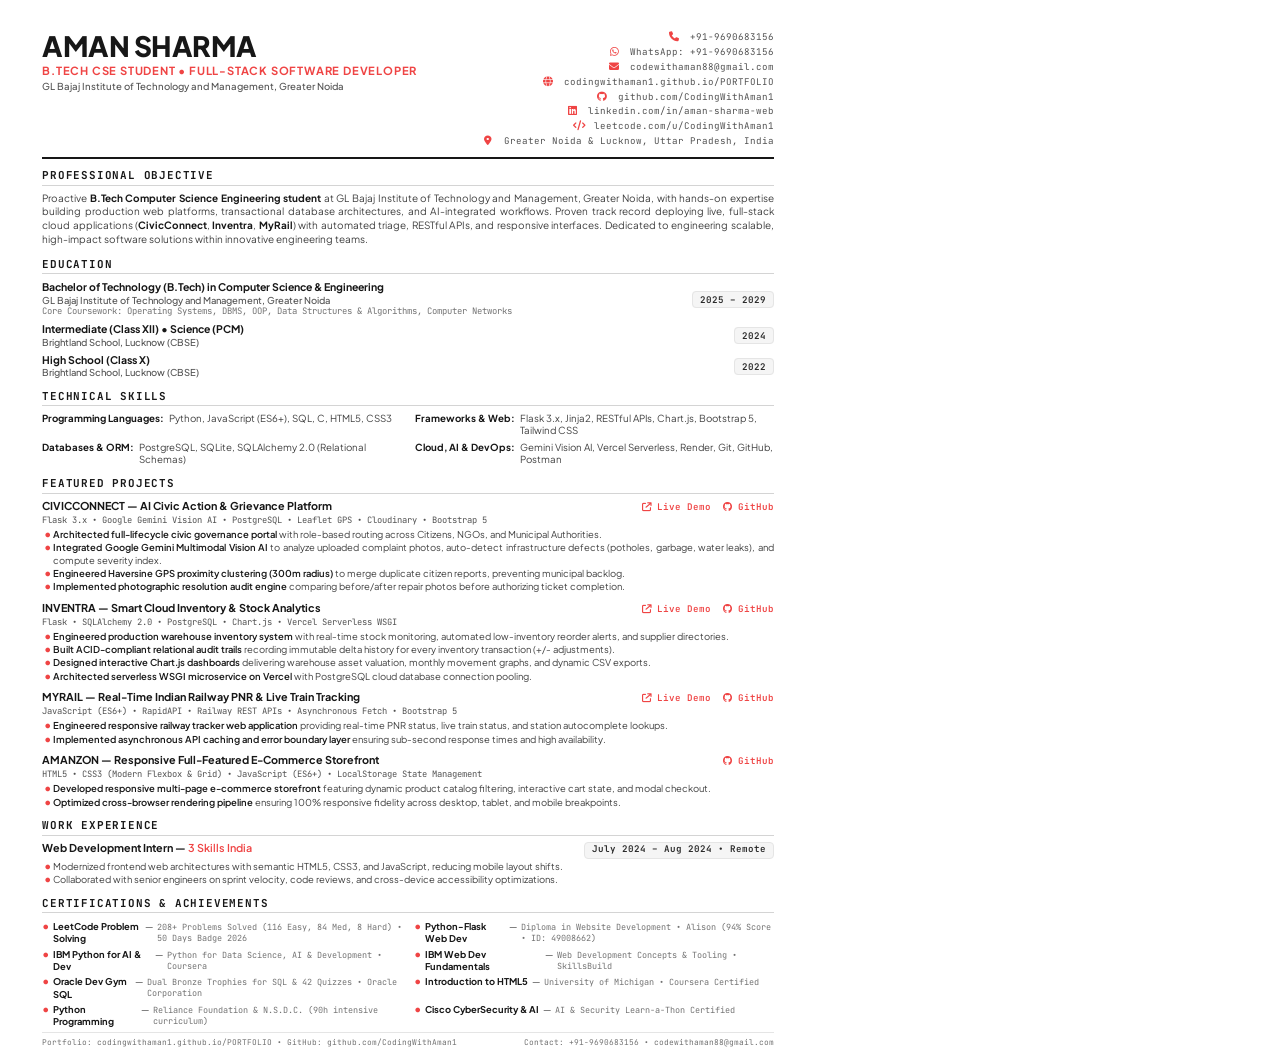
==== commit 743dfbf2: "feat(credentials): add IBM Python for AI & Data Science and IBM SkillsBuild Web Dev to resume and po" ====
--- a/resume_source.html
+++ b/resume_source.html
@@ -41,8 +41,8 @@
   /* Header - Rajat Sahu Signature Style */
   .resume-header {
     border-bottom: 2.5px solid #171717;
-    padding-bottom: 10px;
-    margin-bottom: 11px;
+    padding-bottom: 9px;
+    margin-bottom: 9px;
     display: flex;
     justify-content: space-between;
     align-items: flex-start;
@@ -104,7 +104,7 @@
 
   /* Section Spacing & Monospace Titles */
   .resume-section {
-    margin-top: 13px;
+    margin-top: 10px;
   }
   .resume-section:first-of-type {
     margin-top: 0;
@@ -196,7 +196,7 @@
 
   /* Project Entries with generous spacing */
   .project-entry {
-    margin-bottom: 11px;
+    margin-bottom: 8.5px;
   }
   .project-entry:last-child {
     margin-bottom: 0;
@@ -282,8 +282,8 @@
   .cert-grid {
     display: grid;
     grid-template-columns: 1fr 1fr;
-    gap: 3px 12px;
-    font-size: 7.1pt;
+    gap: 2.5px 12px;
+    font-size: 7.0pt;
     color: #404040;
   }
   .cert-item {
@@ -303,7 +303,7 @@
   .cert-item span {
     color: #737373;
     font-family: 'JetBrains Mono', monospace;
-    font-size: 6.5pt;
+    font-size: 6.4pt;
   }
 
   /* Bottom Stamp */
@@ -535,6 +535,12 @@
           <b>Python-Flask Web Dev</b> &mdash; <span>Diploma in Website Development &bull; Alison (94% Score &bull; ID: 49008662)</span>
         </div>
         <div class="cert-item">
+          <b>IBM Python for AI &amp; Dev</b> &mdash; <span>Python for Data Science, AI &amp; Development &bull; Coursera</span>
+        </div>
+        <div class="cert-item">
+          <b>IBM Web Dev Fundamentals</b> &mdash; <span>Web Development Concepts &amp; Tooling &bull; SkillsBuild</span>
+        </div>
+        <div class="cert-item">
           <b>Oracle Dev Gym SQL</b> &mdash; <span>Dual Bronze Trophies for SQL &amp; 42 Quizzes &bull; Oracle Corporation</span>
         </div>
         <div class="cert-item">
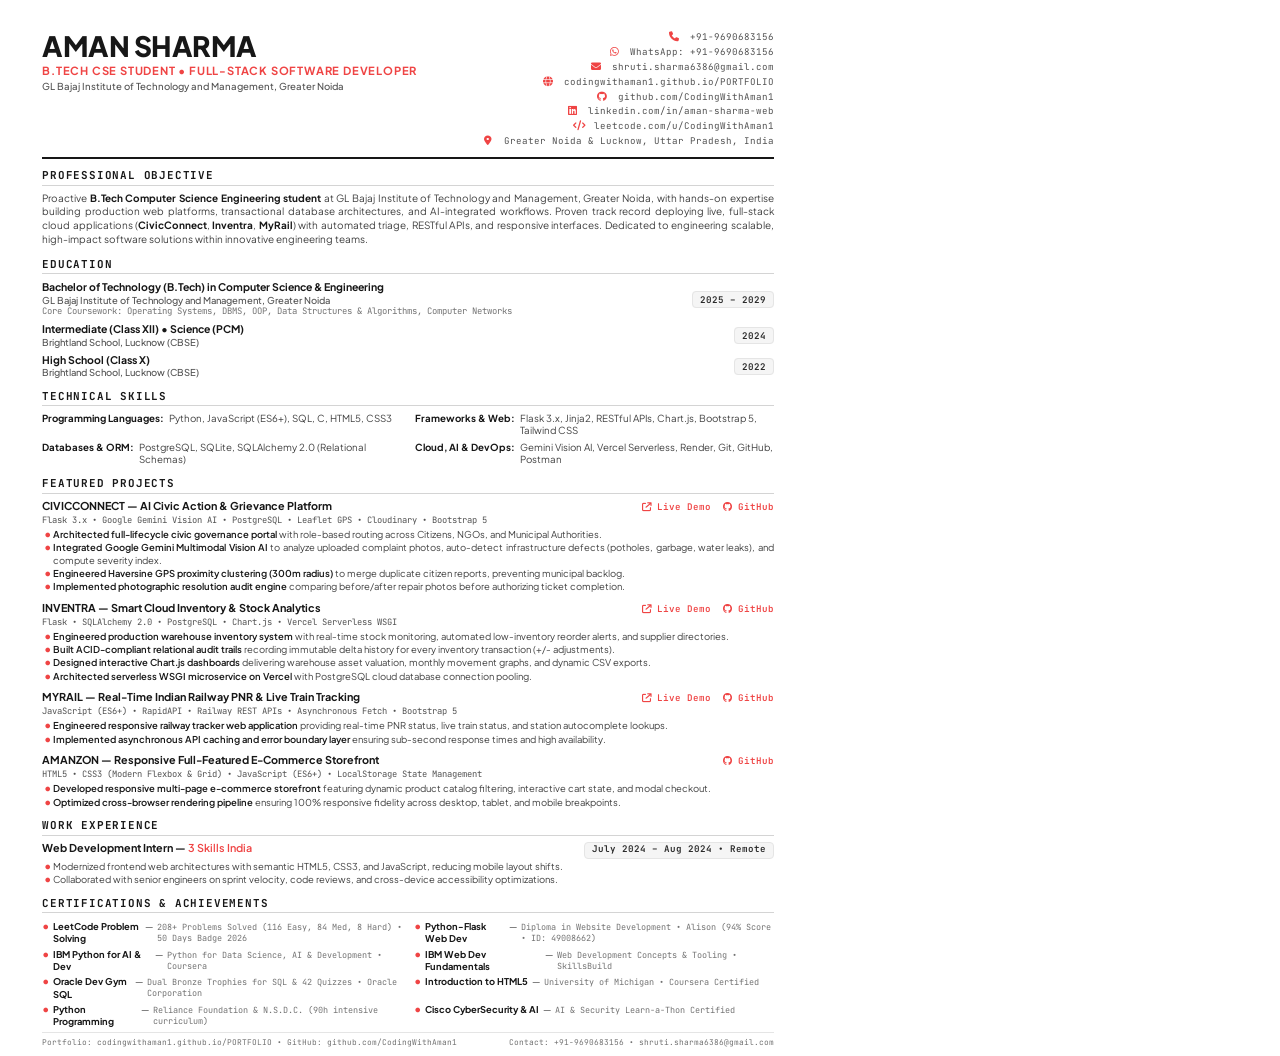
==== commit b79bcb8c: "chore(resume): update contact email to shruti.sharma6386@gmail.com and rebuild PDF/DOCX" ====
--- a/resume_source.html
+++ b/resume_source.html
@@ -342,7 +342,7 @@
         </p>
         <p>
           <i class="fa-solid fa-envelope icon-red"></i>
-          <a href="mailto:codewithaman88@gmail.com">codewithaman88@gmail.com</a>
+          <a href="mailto:shruti.sharma6386@gmail.com">shruti.sharma6386@gmail.com</a>
         </p>
         <p>
           <i class="fa-solid fa-globe icon-red"></i>
@@ -559,7 +559,7 @@
   <!-- FOOTER STAMP -->
   <footer class="resume-footer">
     <div>Portfolio: codingwithaman1.github.io/PORTFOLIO &bull; GitHub: github.com/CodingWithAman1</div>
-    <div>Contact: +91-9690683156 &bull; codewithaman88@gmail.com</div>
+    <div>Contact: +91-9690683156 &bull; shruti.sharma6386@gmail.com</div>
   </footer>
 
 </div>
